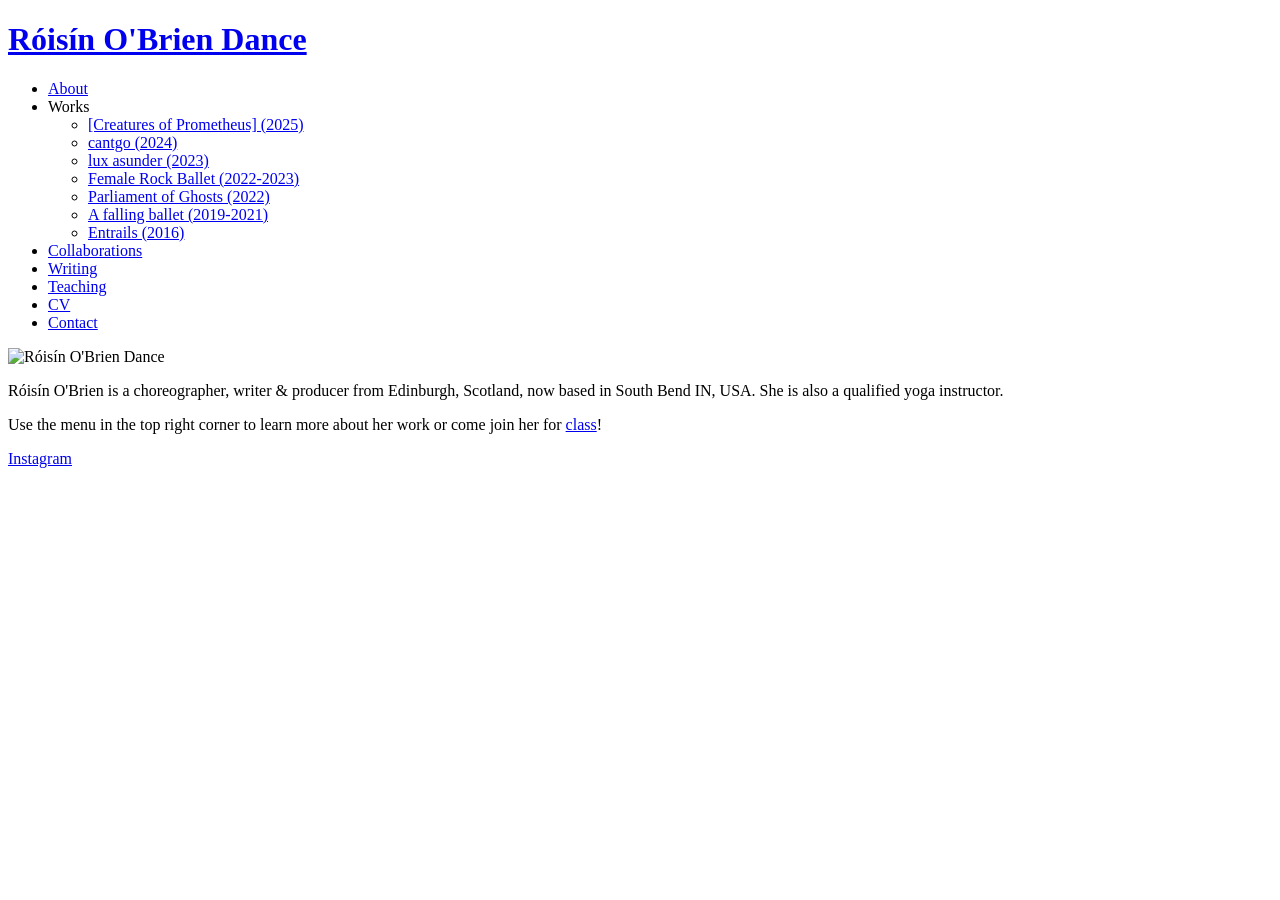
==== index.html @ 50510ef6 "Add files via upload" ====
<!DOCTYPE html>
<html lang="en">
<head><meta charset="UTF-8"><title>Róisín O'Brien Dance – Home</title></head>
<body>
<h1><a href="https://roisinobriendance.com">Róisín O'Brien Dance</a></h1>
<nav>
  <ul>
    <li><a href="https://roisinobriendance.com/about/">About</a></li>
    <li>Works
      <ul>
        <li><a href="https://roisinobriendance.com/creatures-of-prometheus/">[Creatures of Prometheus] (2025)</a></li>
        <li><a href="https://roisinobriendance.com/cantgo/">cantgo (2024)</a></li>
        <li><a href="https://roisinobriendance.com/lux-asunder-2/">lux asunder (2023)</a></li>
        <li><a href="https://roisinobriendance.com/female-rock-ballet-working-title/">Female Rock Ballet (2022-2023)</a></li>
        <li><a href="https://roisinobriendance.com/parliament-of-ghosts-2/">Parliament of Ghosts (2022)</a></li>
        <li><a href="https://roisinobriendance.com/a-falling-ballet/">A falling ballet (2019-2021)</a></li>
        <li><a href="https://roisinobriendance.com/entrails-2/">Entrails (2016)</a></li>
      </ul>
    </li>
    <li><a href="https://roisinobriendance.com/movement-direction-performance/">Collaborations</a></li>
    <li><a href="https://roisinobriendance.com/journalism/">Writing</a></li>
    <li><a href="https://roisinobriendance.com/teaching/">Teaching</a></li>
    <li><a href="https://roisinobriendance.com/cv/">CV</a></li>
    <li><a href="https://roisinobriendance.com/contact/">Contact</a></li>
  </ul>
</nav>
<main>
  <img src="https://roisinobriendance.com/wp-content/uploads/2023/01/0m8a3254.jpg" alt="Róisín O'Brien Dance" width="1024">
  <p>Róisín O'Brien is a choreographer, writer &amp; producer from Edinburgh, Scotland, now based in South Bend IN, USA. She is also a qualified yoga instructor.</p>
  <p>Use the menu in the top right corner to learn more about her work or come join her for <a href="https://roisinobriendance.com/teaching/">class</a>!</p>
  <p><a href="https://www.instagram.com/roisinteresa/">Instagram</a></p>
</main>
</body>
</html>
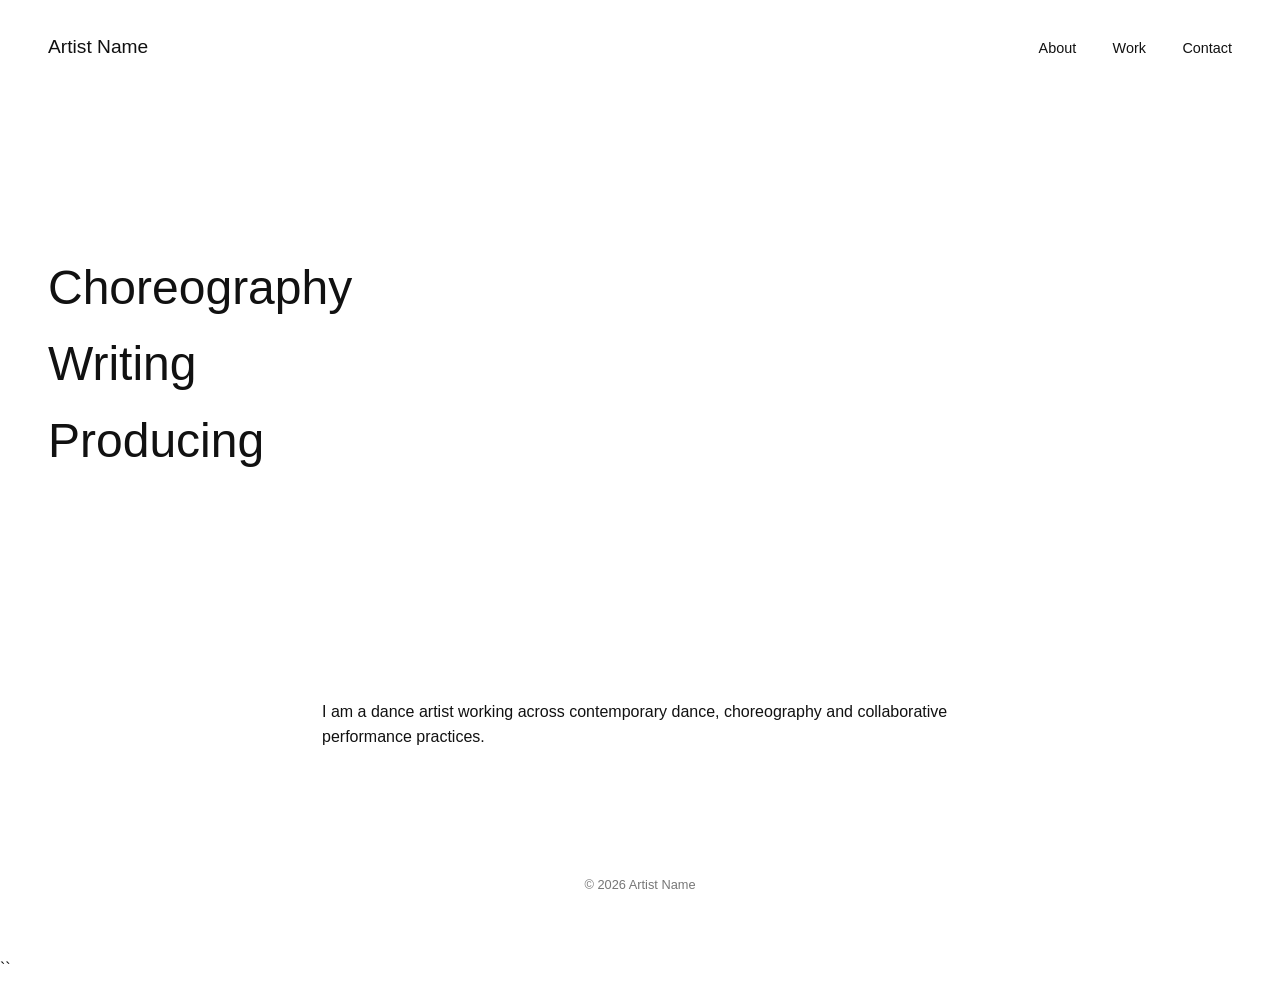
==== commit 74cae9b9: "Add files via upload" ====
--- a/index.html
+++ b/index.html
@@ -1,34 +1,42 @@
 <!DOCTYPE html>
 <html lang="en">
-<head><meta charset="UTF-8"><title>Róisín O'Brien Dance – Home</title></head>
+<head>
+  <meta charset="UTF-8">
+  <title>Artist Name — Dance</title>
+  <meta name="viewport" content="width=device-width, initial-scale=1">
+  <link rel="stylesheet" href="styles.css">
+</head>
 <body>
-<h1><a href="https://roisinobriendance.com">Róisín O'Brien Dance</a></h1>
-<nav>
-  <ul>
-    <li><a href="https://roisinobriendance.com/about/">About</a></li>
-    <li>Works
-      <ul>
-        <li><a href="https://roisinobriendance.com/creatures-of-prometheus/">[Creatures of Prometheus] (2025)</a></li>
-        <li><a href="https://roisinobriendance.com/cantgo/">cantgo (2024)</a></li>
-        <li><a href="https://roisinobriendance.com/lux-asunder-2/">lux asunder (2023)</a></li>
-        <li><a href="https://roisinobriendance.com/female-rock-ballet-working-title/">Female Rock Ballet (2022-2023)</a></li>
-        <li><a href="https://roisinobriendance.com/parliament-of-ghosts-2/">Parliament of Ghosts (2022)</a></li>
-        <li><a href="https://roisinobriendance.com/a-falling-ballet/">A falling ballet (2019-2021)</a></li>
-        <li><a href="https://roisinobriendance.com/entrails-2/">Entrails (2016)</a></li>
-      </ul>
-    </li>
-    <li><a href="https://roisinobriendance.com/movement-direction-performance/">Collaborations</a></li>
-    <li><a href="https://roisinobriendance.com/journalism/">Writing</a></li>
-    <li><a href="https://roisinobriendance.com/teaching/">Teaching</a></li>
-    <li><a href="https://roisinobriendance.com/cv/">CV</a></li>
-    <li><a href="https://roisinobriendance.com/contact/">Contact</a></li>
-  </ul>
-</nav>
+
+<header class="site-header">
+  <nav class="nav">
+    <a href="index.html" class="logo">Artist Name</a>
+    <div class="nav-links">
+      <a href="about.html">About</a>
+      <a href="work.html">Work</a>
+      <a href="contact.html">Contact</a>
+    </div>
+  </nav>
+</header>
+
 <main>
-  <img src="https://roisinobriendance.com/wp-content/uploads/2023/01/0m8a3254.jpg" alt="Róisín O'Brien Dance" width="1024">
-  <p>Róisín O'Brien is a choreographer, writer &amp; producer from Edinburgh, Scotland, now based in South Bend IN, USA. She is also a qualified yoga instructor.</p>
-  <p>Use the menu in the top right corner to learn more about her work or come join her for <a href="https://roisinobriendance.com/teaching/">class</a>!</p>
-  <p><a href="https://www.instagram.com/roisinteresa/">Instagram</a></p>
+  <section class="hero fade-in">
+    <h1>Choreography<br>Writing<br>Producing</h1>
+  </section>
+
+  <section class="intro fade-in">
+    <p>
+      I am a dance artist working across contemporary dance,
+      choreography and collaborative performance practices.
+    </p>
+  </section>
 </main>
+
+<footer class="site-footer">
+  <p>© 2026 Artist Name</p>
+</footer>
+
+<script src="script.js"></script>
 </body>
 </html>
+``
--- a/styles.css
+++ b/styles.css
@@ -0,0 +1,85 @@
+* {
+  box-sizing: border-box;
+}
+
+body {
+  margin: 0;
+  font-family: "Helvetica Neue", Arial, sans-serif;
+  color: #111;
+  background: #fff;
+  line-height: 1.6;
+}
+
+a {
+  text-decoration: none;
+  color: inherit;
+}
+
+.site-header {
+  padding: 2rem 3rem;
+}
+
+.nav {
+  display: flex;
+  justify-content: space-between;
+  align-items: center;
+}
+
+.logo {
+  font-size: 1.2rem;
+  font-weight: 500;
+}
+
+.nav-links a {
+  margin-left: 2rem;
+  font-size: 0.9rem;
+}
+
+.nav-links .active {
+  border-bottom: 1px solid #111;
+}
+
+.hero {
+  min-height: 60vh;
+  display: flex;
+  align-items: center;
+  padding: 0 3rem;
+}
+
+.hero h1 {
+  font-size: 3rem;
+  font-weight: 400;
+}
+
+.intro,
+.content {
+  max-width: 700px;
+  margin: 4rem auto;
+  padding: 0 2rem;
+}
+
+.work-item {
+  margin-bottom: 3rem;
+}
+
+.site-footer {
+  padding: 3rem;
+  font-size: 0.8rem;
+  text-align: center;
+  color: #777;
+}
+
+/* subtle animation */
+
+.fade-in {
+  opacity: 0;
+  transform: translateY(20px);
+  animation: fadeIn 0.8s ease-out forwards;
+}
+
+@keyframes fadeIn {
+  to {
+    opacity: 1;
+    transform: translateY(0);
+  }
+}
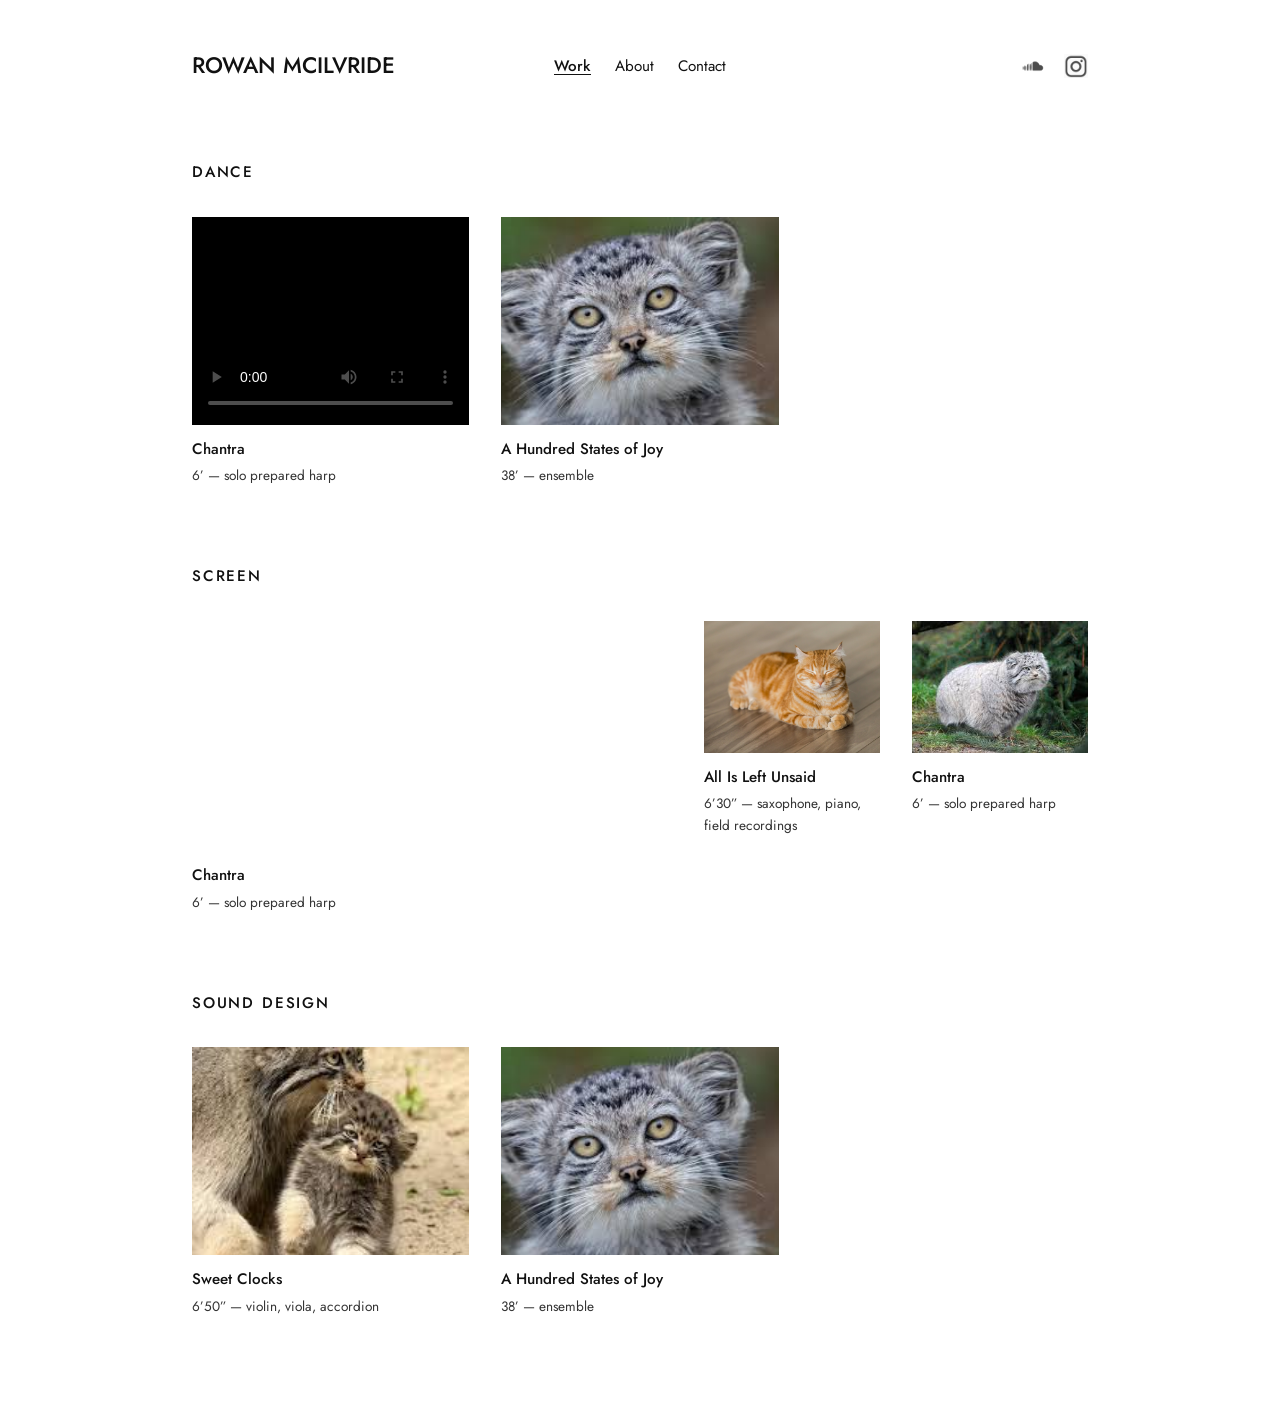
==== commit e4c8e786: "Add files via upload" ====
--- a/index.html
+++ b/index.html
@@ -1,42 +1,137 @@
 <!DOCTYPE html>
 <html lang="en">
 <head>
-  <meta charset="UTF-8">
-  <title>Artist Name — Dance</title>
-  <meta name="viewport" content="width=device-width, initial-scale=1">
+  <meta charset="UTF-8" />
+  <meta name="viewport" content="width=device-width, initial-scale=1.0" />
+  <title>Work — Rowan McIlvride</title>
+  <link rel="preconnect" href="https://fonts.googleapis.com">
+  <link rel="preconnect" href="https://fonts.gstatic.com" crossorigin>
+  <link href="https://fonts.googleapis.com/css2?family=Jost:ital,wght@0,300;0,400;0,500;0,600;0,700;1,400&display=swap" rel="stylesheet">
   <link rel="stylesheet" href="styles.css">
 </head>
+
 <body>
 
-<header class="site-header">
-  <nav class="nav">
-    <a href="index.html" class="logo">Artist Name</a>
-    <div class="nav-links">
+  <header class="site-header">
+    <div class="site-title">ROWAN MCILVRIDE</div>
+
+    <nav class="site-nav">
+      <span class="active">Work</span>
       <a href="about.html">About</a>
-      <a href="work.html">Work</a>
       <a href="contact.html">Contact</a>
-    </div>
-  </nav>
-</header>
+    </nav>
 
-<main>
-  <section class="hero fade-in">
-    <h1>Choreography<br>Writing<br>Producing</h1>
-  </section>
 
-  <section class="intro fade-in">
-    <p>
-      I am a dance artist working across contemporary dance,
-      choreography and collaborative performance practices.
-    </p>
-  </section>
-</main>
+      <div class="site-social">
+      <a href="https://on.soundcloud.com/K4FXRWIf8ogpURVLnu" target="_blank" rel="noopener">
+        <img src="images/soundcloud.png" alt="SoundCloud">
+      </a>
+      <a href="https://instagram.com/rowanmcilvridemusic" target="_blank" rel="noopener">
+        <img src="images/instagram.jpg" alt="Instagram">
+      </a>
+     </div>
 
-<footer class="site-footer">
-  <p>© 2026 Artist Name</p>
-</footer>
+  </header>
 
-<script src="script.js"></script>
+  <main class="page">
+
+        <!-- DANCE -->
+    <section class="work-group">
+      <h2 class="work-group-title">DANCE</h2>
+
+      <div class="work-grid">
+
+       
+        <article class="work-tile">
+          <video class="work-video" controls playsinline preload="metadata" poster="images/video-poster.jpg">
+            <source src="videos/resolute bounce excerpt 2.MP4" type="video/mp4">
+            
+          </video>
+
+          <h3 class="work-title">Chantra</h3>
+          <p class="work-meta">
+            6’ — solo prepared harp
+          </p>
+        </article>
+
+
+        <article class="work-tile">
+          <img src="images/cat5.jpg" alt="A Hundred States of Joy">
+          <h3 class="work-title">A Hundred States of Joy</h3>
+          <p class="work-meta">
+            38’ — ensemble
+          </p>
+        </article>
+
+      </div>
+    </section>
+
+    <!-- SCREEN -->
+    <section class="work-group">
+      <h2 class="work-group-title">SCREEN</h2>
+
+      <div class="work-grid">
+
+
+          <article class="work-tile">
+            <div class="embed-wrapper">
+              <iframe id="disco-track-125794010" name="disco-track-125794010" allowfullscreen frameborder="0" class="disco-embed" src="https://rowan-mcilvride.disco.ac/e/t/125794010?download=true&s=for2hu5ckkDBLcaL1Epxd4LfcO8%3AEzj0C4r0&artwork=true&color=%234E98FF&theme=white" width="480" height="235"></iframe>
+            </div>
+
+            <h3 class="work-title">Chantra</h3>
+            <p class="work-meta">
+              6’ — solo prepared harp
+            </p>
+          </article>
+
+
+        <article class="work-tile">
+          <img src="images/cat2.jpg" alt="All Is Left Unsaid">
+          <h3 class="work-title">All Is Left Unsaid</h3>
+          <p class="work-meta">
+            6’30” — saxophone, piano, field recordings
+          </p>
+        </article>
+
+        <article class="work-tile">
+          <img src="images/cat3.jpg" alt="Chantra">
+          <h3 class="work-title">Chantra</h3>
+          <p class="work-meta">
+            6’ — solo prepared harp
+          </p>
+        </article>
+
+      </div>
+    </section>
+
+    <!-- SOUND DESIGN -->
+    <section class="work-group">
+      <h2 class="work-group-title">SOUND DESIGN</h2>
+
+      <div class="work-grid">
+
+        <article class="work-tile">
+          <img src="images/cat4.jpg" alt="Sweet Clocks">
+          <h3 class="work-title">Sweet Clocks</h3>
+          <p class="work-meta">
+            6’50” — violin, viola, accordion
+          </p>
+        </article>
+
+        <article class="work-tile">
+          <img src="images/cat5.jpg" alt="A Hundred States of Joy">
+          <h3 class="work-title">A Hundred States of Joy</h3>
+          <p class="work-meta">
+            38’ — ensemble
+          </p>
+        </article>
+
+      </div>
+    </section>
+
+
+
+  </main>
+
 </body>
-</html>
-``+</html>
--- a/styles.css
+++ b/styles.css
@@ -1,85 +1,214 @@
+/* =========================
+   Base / Reset
+========================= */
+
 * {
   box-sizing: border-box;
 }
 
 body {
   margin: 0;
-  font-family: "Helvetica Neue", Arial, sans-serif;
-  color: #111;
+font-family: "Jost", -apple-system, BlinkMacSystemFont,
+               "Helvetica Neue", Helvetica, Arial, sans-serif;  color: #111;
   background: #fff;
   line-height: 1.6;
 }
 
-a {
+/* =========================
+   Header
+========================= */
+
+
+.site-header {
+  max-width: 960px;
+  margin: 0 auto;
+  padding: 3rem 2rem 2rem;
+
+  display: grid;
+  grid-template-columns: 1fr auto 1fr;
+  align-items: center;
+}
+
+
+
+.site-title {
+  font-size: 1.4rem;
+  font-weight: 500;
+  justify-self: start;
+}
+
+
+/* =========================
+   Navigation
+========================= */
+
+
+.site-nav {
+  justify-self: center;
+  display: flex;
+  gap: 1.5rem;
+  font-size: 0.95rem;
+}
+
+
+
+.site-nav a {
   text-decoration: none;
-  color: inherit;
-}
-
-.site-header {
-  padding: 2rem 3rem;
-}
-
-.nav {
+  color: #111;
+}
+
+.site-nav a:hover {
+  text-decoration: underline;
+}
+
+.site-nav .active {
+  font-weight: 500;
+  text-decoration: underline;
+  text-underline-offset: 0.2em;
+}
+
+/* =========================
+   Page Layout
+========================= */
+
+.page {
+  max-width: 960px;
+  margin: 0 auto;
+  padding: 2rem;
+}
+
+.page-title {
+  font-size: 1.1rem;
+  font-weight: 500;
+  margin: 3rem 0;
+}
+
+/* =========================
+   Work Groups
+========================= */
+
+.work-group {
+  margin-bottom: 4rem;
+}
+
+.work-group-title {
+  font-size: 0.95rem;
+  letter-spacing: 0.12em;
+  font-weight: 500;
+  margin-bottom: 2rem;
+}
+
+/* =========================
+   Tile Grid
+========================= */
+
+.work-grid {
+  display: grid;
+  grid-template-columns: repeat(3, 1fr);
+  gap: 2rem;
+}
+
+.work-tile {
   display: flex;
-  justify-content: space-between;
-  align-items: center;
-}
-
-.logo {
-  font-size: 1.2rem;
-  font-weight: 500;
-}
-
-.nav-links a {
-  margin-left: 2rem;
+  flex-direction: column;
+}
+
+.work-tile img {
+  width: 100%;
+  height: auto;
+  aspect-ratio: 4 / 3;
+  object-fit: cover;
+  margin-bottom: 0.75rem;
+}
+
+/* =========================
+   Tile Typography
+========================= */
+
+.work-title {
+  font-size: 0.95rem;
+  font-weight: 500;
+  margin: 0;
+}
+
+.work-meta {
+  margin-top: 0.25rem;
+  font-size: 0.85rem;
+  color: #333;
+}
+
+/* =========================
+   Text Pages (About / Contact)
+========================= */
+
+.text-section {
+  max-width: 640px;
+}
+
+.text-section p {
+  margin-bottom: 1.5rem;
+  font-size: 0.95rem;
+}
+
+/* =========================
+   Responsive
+========================= */
+
+@media (max-width: 900px) {
+  .work-grid {
+    grid-template-columns: repeat(2, 1fr);
+  }
+}
+
+@media (max-width: 600px) {
+  .site-header,
+  .page {
+    padding: 1.5rem;
+  }
+
+  .site-nav {
+    flex-wrap: wrap;
+  }
+}
+
+@media (max-width: 500px) {
+  .work-grid {
+    grid-template-columns: 1fr;
+  }
+}
+
+/* =========================
+   Social Links (Header Right)
+========================= */
+
+.site-social {
+  grid-column: 3;
+  justify-self: end;
+
+  display: flex;
+  gap: 1.2rem;
   font-size: 0.9rem;
 }
 
-.nav-links .active {
-  border-bottom: 1px solid #111;
-}
-
-.hero {
-  min-height: 60vh;
-  display: flex;
-  align-items: center;
-  padding: 0 3rem;
-}
-
-.hero h1 {
-  font-size: 3rem;
-  font-weight: 400;
-}
-
-.intro,
-.content {
-  max-width: 700px;
-  margin: 4rem auto;
-  padding: 0 2rem;
-}
-
-.work-item {
-  margin-bottom: 3rem;
-}
-
-.site-footer {
-  padding: 3rem;
-  font-size: 0.8rem;
-  text-align: center;
-  color: #777;
-}
-
-/* subtle animation */
-
-.fade-in {
-  opacity: 0;
-  transform: translateY(20px);
-  animation: fadeIn 0.8s ease-out forwards;
-}
-
-@keyframes fadeIn {
-  to {
-    opacity: 1;
-    transform: translateY(0);
-  }
+.site-social img {
+  width: 24px;
+  height: 24px;
+  display: block;
+  opacity: 0.7;
+}
+
+
+.site-social img:hover { opacity: 1; }
+
+/* =========================
+   Video stuff
+========================= */
+
+.work-video {
+  width: 100%;
+  aspect-ratio: 4 / 3;
+  object-fit: cover;
+  display: block;
+  margin-bottom: 0.75rem;
+  background: #000;
 }
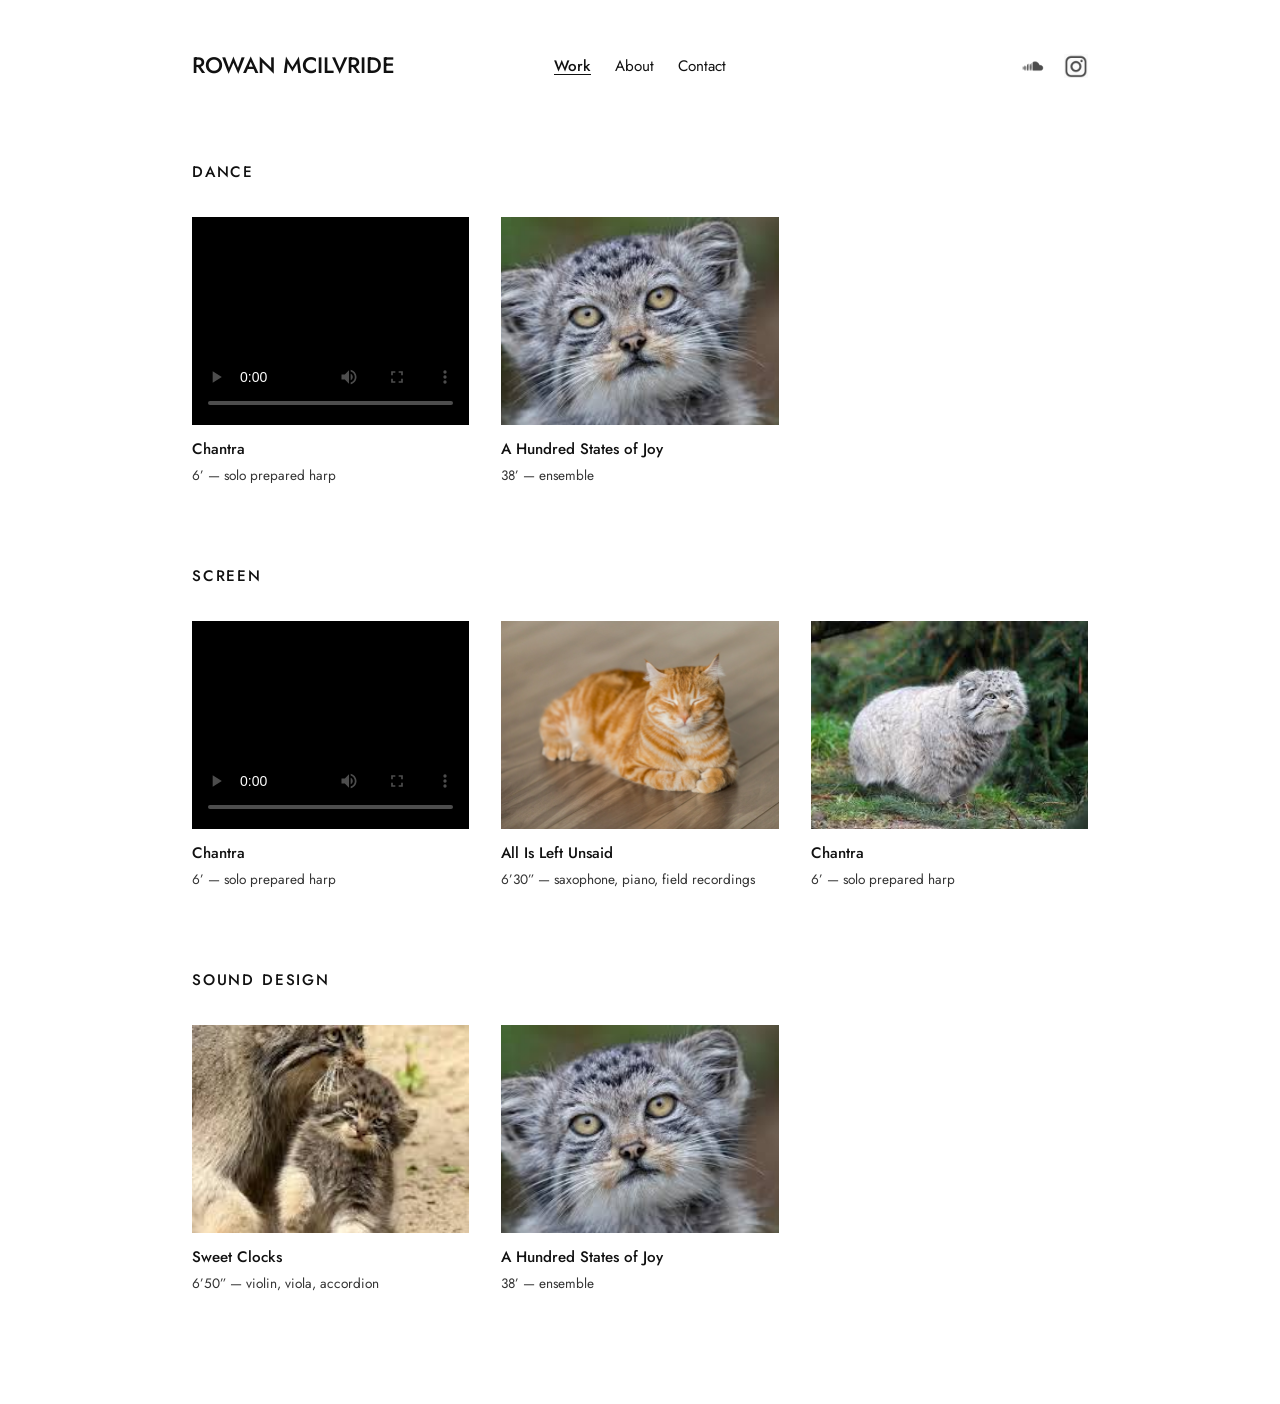
==== commit 9fd6f887: "Add files via upload" ====
--- a/index.html
+++ b/index.html
@@ -73,16 +73,17 @@
       <div class="work-grid">
 
 
-          <article class="work-tile">
-            <div class="embed-wrapper">
-              <iframe id="disco-track-125794010" name="disco-track-125794010" allowfullscreen frameborder="0" class="disco-embed" src="https://rowan-mcilvride.disco.ac/e/t/125794010?download=true&s=for2hu5ckkDBLcaL1Epxd4LfcO8%3AEzj0C4r0&artwork=true&color=%234E98FF&theme=white" width="480" height="235"></iframe>
-            </div>
+        <article class="work-tile">
+          <video class="work-video" controls playsinline preload="metadata" poster="images/video-poster.jpg">
+            <source src="videos/Intimations.mp4" type="video/mp4">
+            
+          </video>
 
-            <h3 class="work-title">Chantra</h3>
-            <p class="work-meta">
-              6’ — solo prepared harp
-            </p>
-          </article>
+          <h3 class="work-title">Chantra</h3>
+          <p class="work-meta">
+            6’ — solo prepared harp
+          </p>
+        </article>
 
 
         <article class="work-tile">
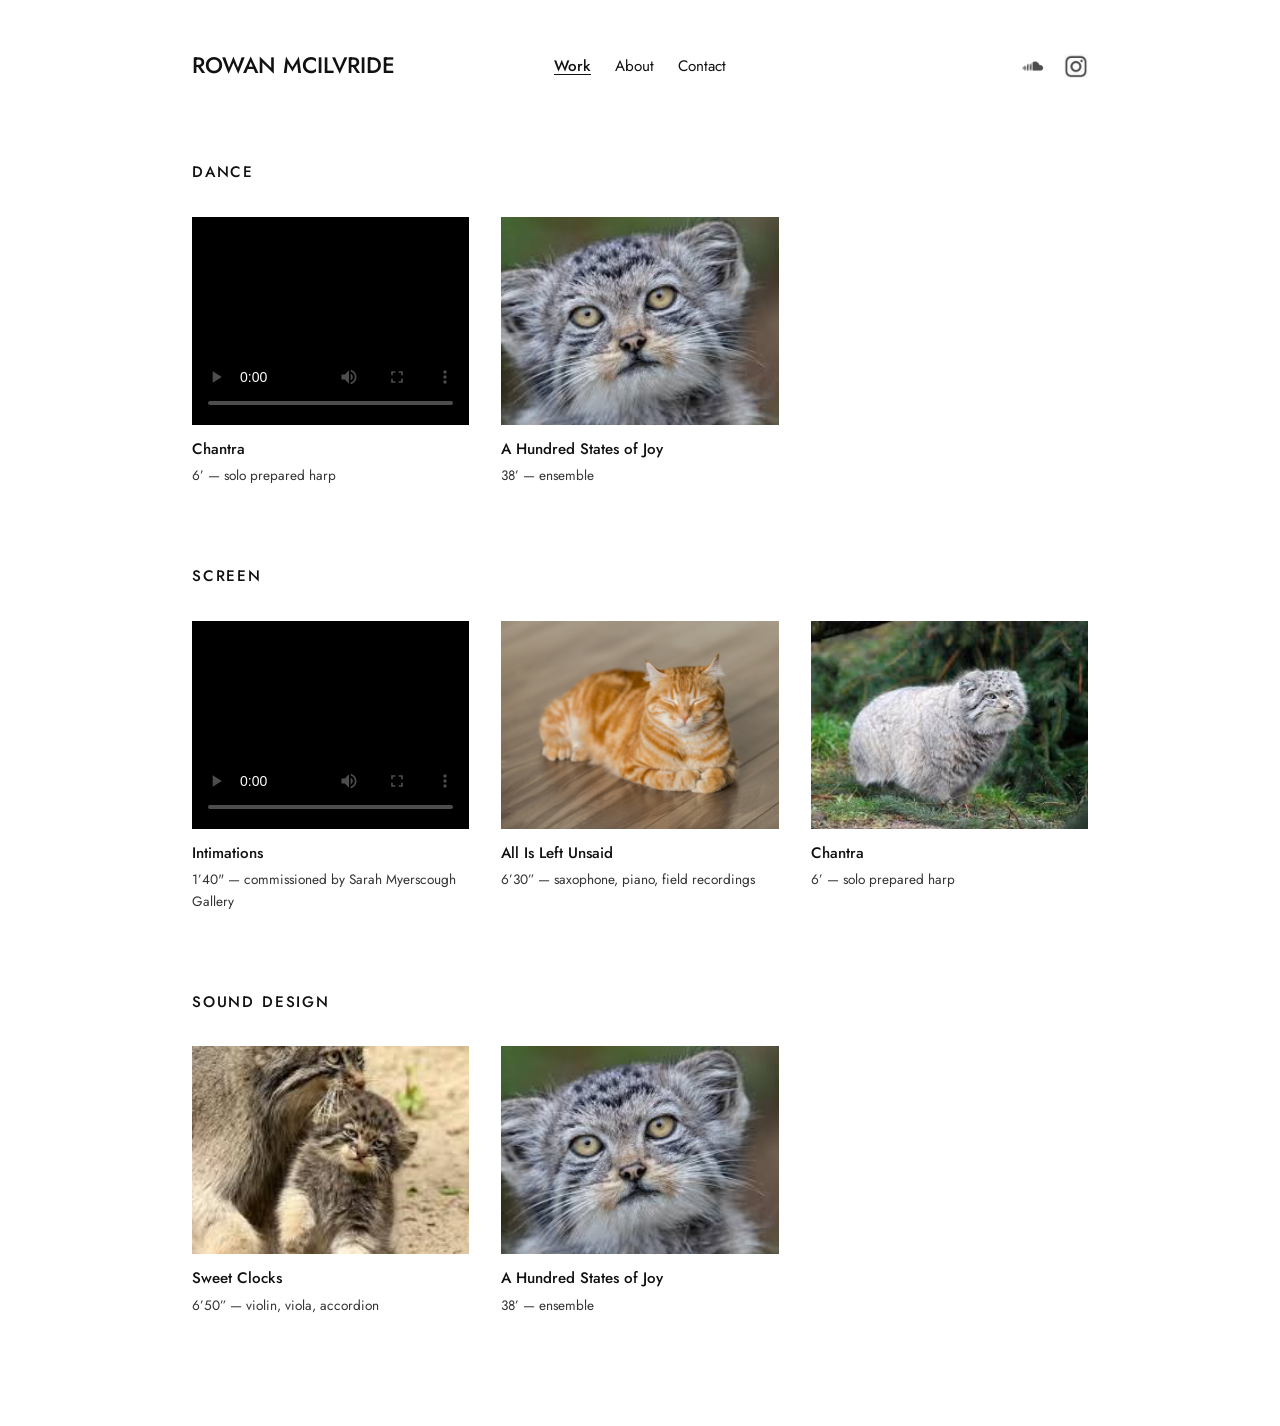
==== commit 6176d1db: "change" ====
--- a/index.html
+++ b/index.html
@@ -79,9 +79,9 @@
             
           </video>
 
-          <h3 class="work-title">Chantra</h3>
+          <h3 class="work-title">Intimations</h3>
           <p class="work-meta">
-            6’ — solo prepared harp
+            1’40" — commissioned by Sarah Myerscough Gallery
           </p>
         </article>
 
